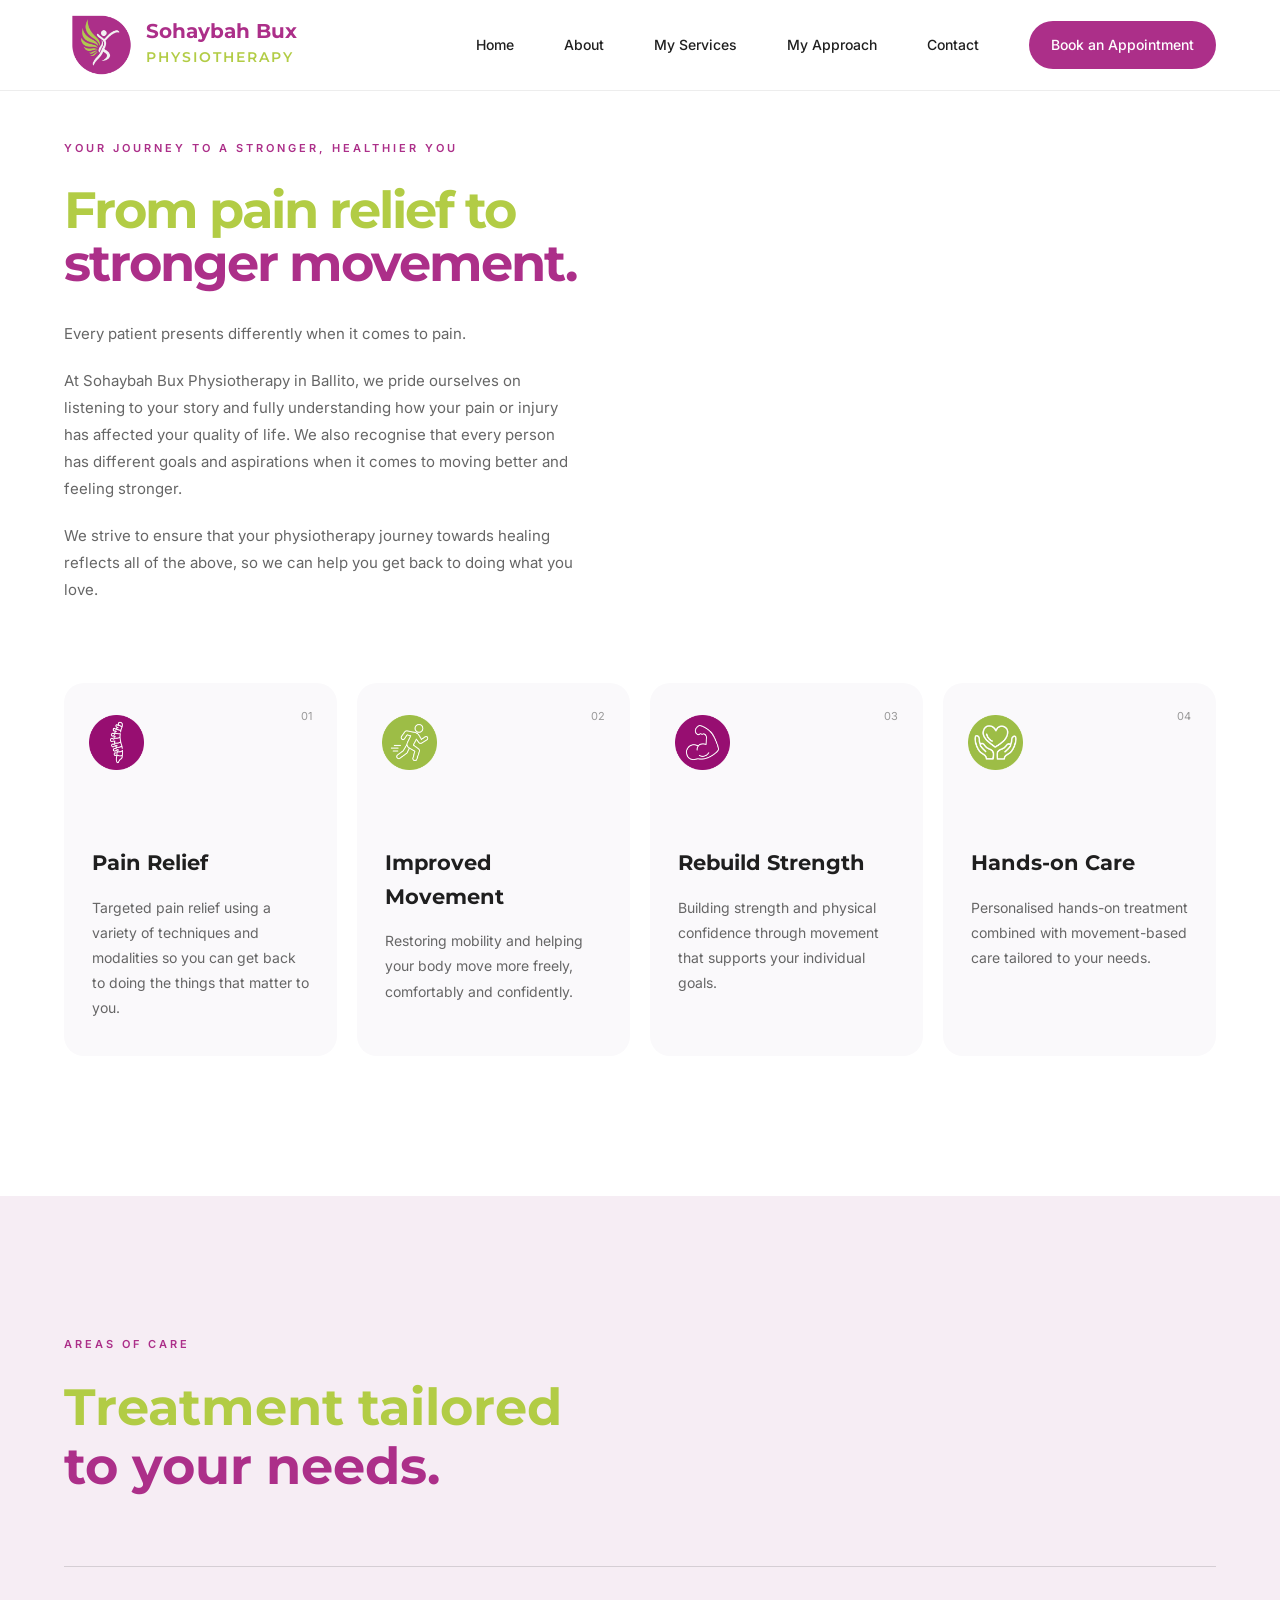
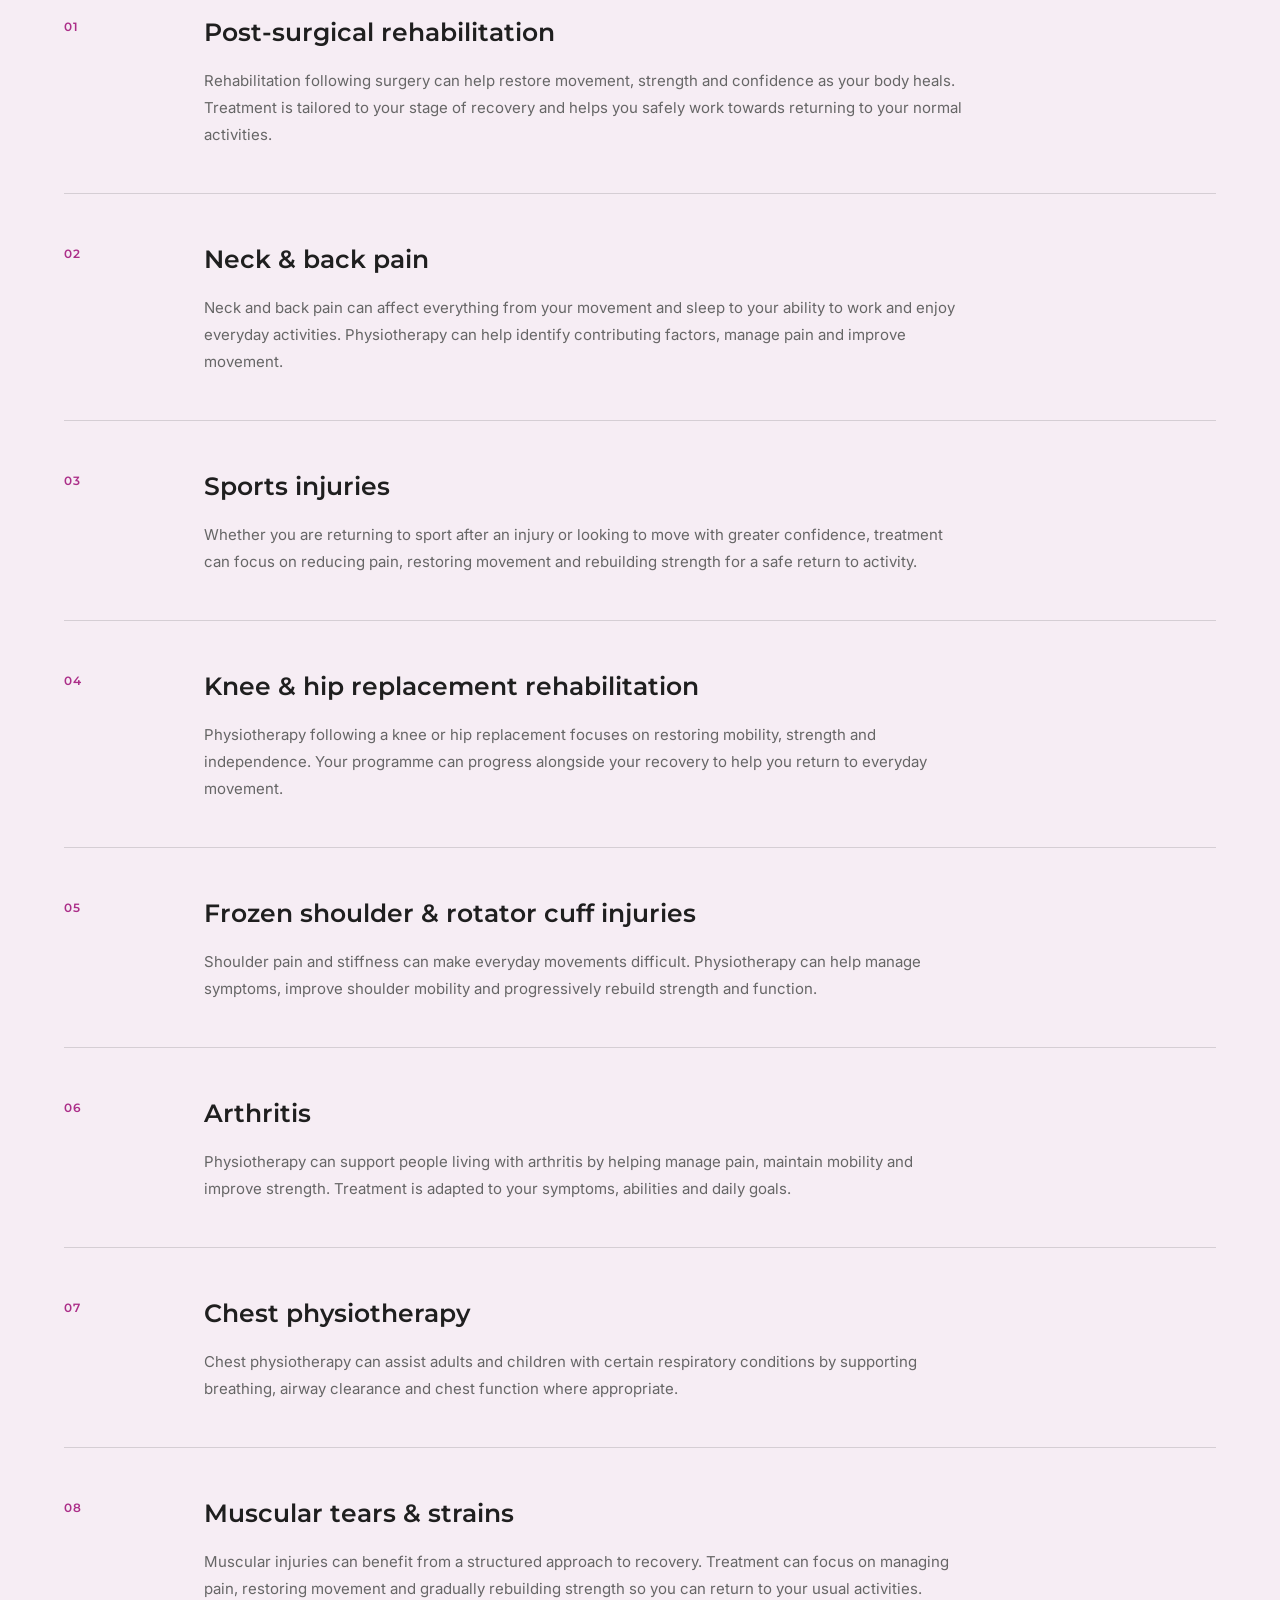
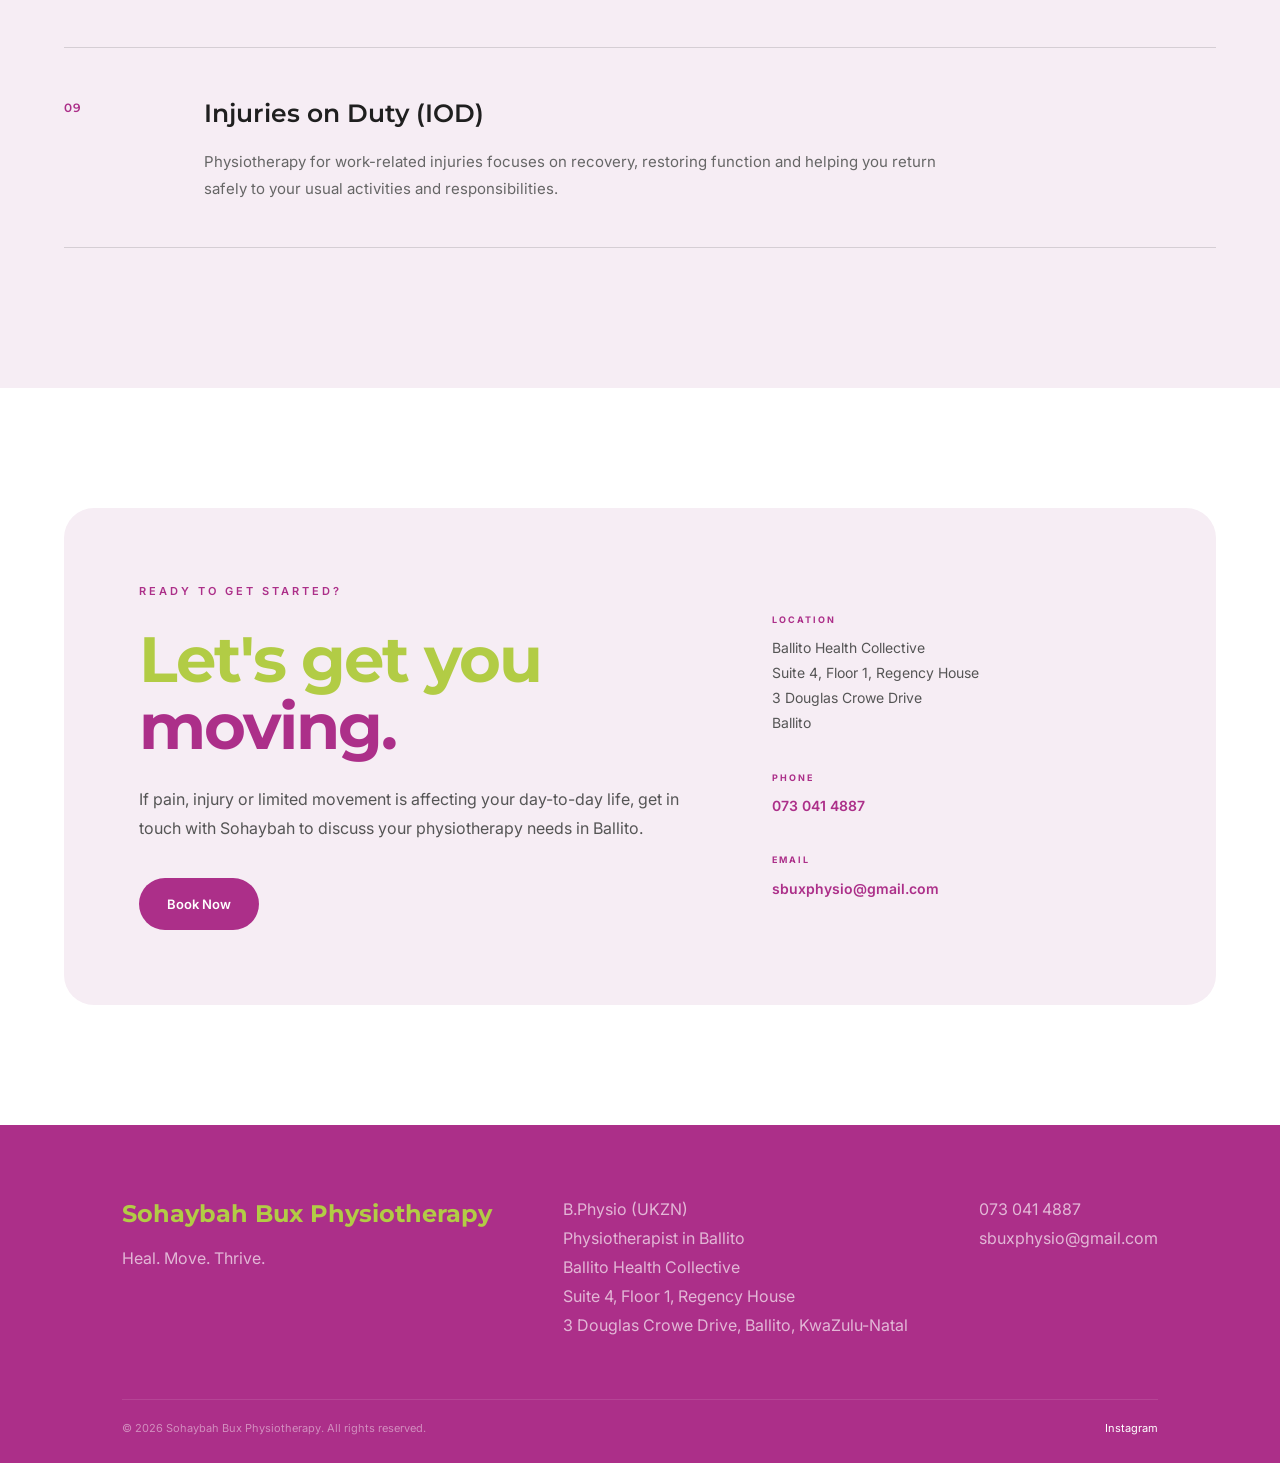
==== services.html @ c5166763 "Upload completed website project Added the completed responsive physiotherapy website developed from" ====
<!DOCTYPE html>
<html lang="en">

<head>

    <meta charset="UTF-8">

    <meta name="viewport" content="width=device-width, initial-scale=1.0">

    <title>Physiotherapy Services in Ballito | Sohaybah Bux Physiotherapy</title>
    <link rel="icon" type="image/png" href="images/favicon.png">

    <meta
        name="description"
        content="Explore physiotherapy services offered by Sohaybah Bux Physiotherapy in Ballito, including rehabilitation, pain management, sports injuries, chest physiotherapy and more."
    >

    <meta name="author" content="Sohaybah Bux Physiotherapy">

    <link
        rel="canonical"
        href="https://sohaybahbuxphysio.co.za/services.html"
    >

    <!-- Google Fonts -->

    <link rel="preconnect" href="https://fonts.googleapis.com">

    <link rel="preconnect" href="https://fonts.gstatic.com" crossorigin>

    <link
        href="https://fonts.googleapis.com/css2?family=Inter:wght@400;500;600;700&family=Montserrat:wght@400;500;600;700&display=swap"
        rel="stylesheet"
    >

    <!-- Main stylesheet -->

    <link rel="stylesheet" href="style.css">

</head>


<body>


<!-- =========================================
     NAVIGATION
========================================= -->

<header class="navbar">

    <div class="nav-container">

        <a href="index.html" class="logo">

            <img
                src="images/sohaybah-logo.png"
                alt="Sohaybah Bux Physiotherapy Logo"
            >

            <div class="logo-text">

                <span class="logo-name">
                    Sohaybah Bux
                </span>

                <span class="logo-subtitle">
                    PHYSIOTHERAPY
                </span>

            </div>

        </a>


        <nav class="nav-links">

            <a href="index.html">
                Home
            </a>

            <a href="index.html#about">
                About
            </a>

            <a href="services.html" class="active">
                My Services
            </a>

            <a href="index.html#approach">
                My Approach
            </a>

            <a href="index.html#contact">
                Contact
            </a>

            <a
                href="https://calendly.com/sbuxphysio/consultation"
                class="nav-button"
            >
                Book an Appointment
            </a>

        </nav>


        <button
            class="menu-toggle"
            aria-label="Open navigation"
        >

            <span></span>
            <span></span>
            <span></span>

        </button>

    </div>

</header>


<!-- =========================
         SERVICES
    ========================== -->

    <section class="services" id="services">

        <div class="section-container">

            <div class="section-heading">


                <div>

                    <p class="section-eyebrow">
                        YOUR JOURNEY TO A STRONGER, HEALTHIER YOU
                    </p>

                    <h2>
                        From pain relief to <br>
                        <span>stronger movement.</span>
                    </h2>

                   <div class="services-intro-text">
                        <p>Every patient presents differently when it comes to pain.</p>

                      <p>At Sohaybah Bux Physiotherapy in Ballito, we pride ourselves
                        on listening to your story and fully understanding how your
                        pain or injury has affected your quality of life. We also
                        recognise that every person has different goals and aspirations
                        when it comes to moving better and feeling stronger.</p>

                      <p >We strive to ensure that your physiotherapy journey towards
                        healing reflects all of the above, so we can help you get back
                        to doing what you love.</p>
                   </div>

                </div>

            </div>


            <div class="service-grid">

                <article class="service-card">

                    <span class="service-number">01</span>

                    <div class="service-icon">
                        <img src="images/spine-icon.png" alt="Pain Relief">
                    </div>

                    <h3>Pain Relief</h3>

                    <p>
                        Targeted pain relief using a variety of techniques and 
                        modalities so you can get back to doing the things that
                        matter to you.
                    </p>

                </article>


                <article class="service-card">

                    <span class="service-number">02</span>

                    <div class="service-icon">
                         <img src="images/movement-icon.png" alt="Improved Movement">
                    </div>

                    <h3>Improved Movement</h3>

                    <p>
                        Restoring mobility and helping your body move
                        more freely, comfortably and confidently.
                    </p>

                </article>


                <article class="service-card">

                    <span class="service-number">03</span>

                    <div class="service-icon">
                        <img src="images/strength-icon (1).png" alt="Rebuild Strength">
                    </div>

                    <h3>Rebuild Strength</h3>

                    <p>
                        Building strength and physical confidence through
                        movement that supports your individual goals.
                    </p>

                </article>


                <article class="service-card">

                    <span class="service-number">04</span>

                    <div class="service-icon">
                        <img src="images/hands-icon.png" alt="Hands-on Care">
                    </div>

                    <h3>Hands-on Care</h3>

                    <p>
                        Personalised hands-on treatment combined with
                        movement-based care tailored to your needs.
                    </p>

                </article>

            </div>

        </div>

    </section>


<!-- =========================================
     SERVICE AREAS
========================================= -->

<section class="service-areas">

    <div class="section-container">


        <div class="service-areas-heading">

            <p class="section-eyebrow">
                AREAS OF CARE
            </p>

            <h2>
                Treatment tailored <br>
                <span>to your needs.</span>
            </h2>

        </div>



        <div class="service-detail-list">


            <!-- 01 -->

            <article class="service-detail">

                <div class="service-detail-number">
                    01
                </div>

                <div class="service-detail-content">

                    <h3>
                        Post-surgical rehabilitation
                    </h3>

                    <p>
                        Rehabilitation following surgery can help restore
                        movement, strength and confidence as your body heals.
                        Treatment is tailored to your stage of recovery and
                        helps you safely work towards returning to your
                        normal activities.
                    </p>

                </div>

            </article>



            <!-- 02 -->

            <article class="service-detail">

                <div class="service-detail-number">
                    02
                </div>

                <div class="service-detail-content">

                    <h3>
                        Neck &amp; back pain
                    </h3>

                    <p>
                        Neck and back pain can affect everything from your
                        movement and sleep to your ability to work and enjoy
                        everyday activities. Physiotherapy can help identify
                        contributing factors, manage pain and improve movement.
                    </p>

                </div>

            </article>



            <!-- 03 -->

            <article class="service-detail">

                <div class="service-detail-number">
                    03
                </div>

                <div class="service-detail-content">

                    <h3>
                        Sports injuries
                    </h3>

                    <p>
                        Whether you are returning to sport after an injury
                        or looking to move with greater confidence, treatment
                        can focus on reducing pain, restoring movement and
                        rebuilding strength for a safe return to activity.
                    </p>

                </div>

            </article>



            <!-- 04 -->

            <article class="service-detail">

                <div class="service-detail-number">
                    04
                </div>

                <div class="service-detail-content">

                    <h3>
                        Knee &amp; hip replacement rehabilitation
                    </h3>

                    <p>
                        Physiotherapy following a knee or hip replacement
                        focuses on restoring mobility, strength and
                        independence. Your programme can progress alongside
                        your recovery to help you return to everyday movement.
                    </p>

                </div>

            </article>



            <!-- 05 -->

            <article class="service-detail">

                <div class="service-detail-number">
                    05
                </div>

                <div class="service-detail-content">

                    <h3>
                        Frozen shoulder &amp; rotator cuff injuries
                    </h3>

                    <p>
                        Shoulder pain and stiffness can make everyday
                        movements difficult. Physiotherapy can help manage
                        symptoms, improve shoulder mobility and progressively
                        rebuild strength and function.
                    </p>

                </div>

            </article>



            <!-- 06 -->

            <article class="service-detail">

                <div class="service-detail-number">
                    06
                </div>

                <div class="service-detail-content">

                    <h3>
                        Arthritis
                    </h3>

                    <p>
                        Physiotherapy can support people living with
                        arthritis by helping manage pain, maintain mobility
                        and improve strength. Treatment is adapted to your
                        symptoms, abilities and daily goals.
                    </p>

                </div>

            </article>



            <!-- 07 -->

            <article class="service-detail">

                <div class="service-detail-number">
                    07
                </div>

                <div class="service-detail-content">

                    <h3>
                        Chest physiotherapy
                    </h3>

                    <p>
                        Chest physiotherapy can assist adults and children
                        with certain respiratory conditions by supporting
                        breathing, airway clearance and chest function where
                        appropriate.
                    </p>

                </div>

            </article>



            <!-- 08 -->

            <article class="service-detail">

                <div class="service-detail-number">
                    08
                </div>

                <div class="service-detail-content">

                    <h3>
                        Muscular tears &amp; strains
                    </h3>

                    <p>
                        Muscular injuries can benefit from a structured
                        approach to recovery. Treatment can focus on managing
                        pain, restoring movement and gradually rebuilding
                        strength so you can return to your usual activities.
                    </p>

                </div>

            </article>



            <!-- 09 -->

            <article class="service-detail">

                <div class="service-detail-number">
                    09
                </div>

                <div class="service-detail-content">

                    <h3>
                        Injuries on Duty (IOD)
                    </h3>

                    <p>
                        Physiotherapy for work-related injuries focuses on
                        recovery, restoring function and helping you return
                        safely to your usual activities and responsibilities.
                    </p>

                </div>

            </article>


        </div>

    </div>

</section>

<!-- =========================================
     CTA
========================================= -->

<section class="contact services-cta">

    <div class="section-container">

        <div class="contact-card">

            <div class="contact-content">

                <p class="section-eyebrow">
                    READY TO GET STARTED?
                </p>

                <h2>
                    Let's get you
                    <span>moving.</span>
                </h2>

                <p>
                    If pain, injury or limited movement is affecting
                    your day-to-day life, get in touch with Sohaybah
                    to discuss your physiotherapy needs in Ballito.
                </p>

                <a
                    href="https://calendly.com/sbuxphysio/consultation"
                    class="contact-button"
                >
                    Book Now
                </a>

            </div>


            <div class="contact-details">

                <div>

                    <span>
                        LOCATION
                    </span>

                    <p>
                        Ballito Health Collective<br>
                        Suite 4, Floor 1, Regency House<br>
                        3 Douglas Crowe Drive<br>
                        Ballito
                    </p>

                </div>


                <div>

                    <span>
                        PHONE
                    </span>

                    <p>
                        <a href="tel:+27730414887">
                            073 041 4887
                        </a>
                    </p>

                </div>


                <div>

                    <span>
                        EMAIL
                    </span>

                    <p>
                        <a href="mailto:sbuxphysio@gmail.com">
                            sbuxphysio@gmail.com
                        </a>
                    </p>

                </div>

            </div>

        </div>

    </div>

</section>



<!-- =========================================
     FOOTER
========================================= -->

<footer>

    <div class="footer-container">


        <div>

            <h3>
                Sohaybah Bux Physiotherapy
            </h3>

            <p>
                Heal. Move. Thrive.
            </p>

        </div>


        <div>

            <p>
                B.Physio (UKZN)
            </p>

            <p>
                Physiotherapist in Ballito
            </p>

            <p>
                Ballito Health Collective<br>
                Suite 4, Floor 1, Regency House<br>
                3 Douglas Crowe Drive, Ballito, KwaZulu-Natal
            </p>

        </div>


        <div>

            <p>
                <a href="tel:+27730414887">
                    073 041 4887
                </a>
            </p>

            <p>
                <a href="mailto:sbuxphysio@gmail.com">
                    sbuxphysio@gmail.com
                </a>
            </p>

        </div>


    </div>


    <div class="footer-bottom">

        <p>
            © 2026 Sohaybah Bux Physiotherapy. All rights reserved.
        </p>

        <a
            href="https://www.instagram.com/sohaybahbuxphysio/"
            target="_blank"
            rel="noopener noreferrer"
            aria-label="Follow Sohaybah Bux Physiotherapy on Instagram"
        >
            Instagram
        </a>

    </div>

</footer>



<script src="script.js"></script>

</body>

</html>
---- style.css ----
@font-face {
font-family: "Brightwall";
src: url("fonts/Brightwall.otf") format("opentype");
font-weight: normal;
font-style: normal;
}

/* =========================================
BRAND VARIABLES
========================================= */

:root {
--purple: #ac2f89;
--pink: #e64ec9;
--green: #b2cc45;


--dark: #1f1f1f;
--white: #ffffff;

--light-bg: #faf9fb;
--soft-purple: #f6edf4;

--heading-font: "Montserrat", sans-serif;
--body-font: "Inter", sans-serif;
--display-font: "Brightwall", cursive;


}

/* =========================================
RESET
========================================= */

* {
  margin: 0;
  padding: 0;
  box-sizing: border-box;
  }

html {
scroll-behavior: smooth;
}

body {
font-family: var(--body-font);
color: var(--dark);
background: var(--white);
line-height: 1.6;
width: 100%;
max-width: 100%;
    overflow-x: hidden;
}

a {
text-decoration: none;
color: inherit;
}

button {
font-family: inherit;
}



/* =========================================
NAVIGATION
========================================= */

.navbar {
width: 100%;


background: rgba(255, 255, 255, 0.96);

position: fixed;
top: 0;
left: 0;

z-index: 1000;

border-bottom: 1px solid rgba(31, 31, 31, 0.08);

backdrop-filter: blur(12px);


}

.nav-container {
width: min(1200px, 90%);


margin: auto;

min-height: 90px;

display: flex;

align-items: center;
justify-content: space-between;


}

/* Logo */

.logo {
    display: flex;
    align-items: center;
    gap: 12px;
    text-decoration: none;
}

.logo img {
    width: 70px;
    height: 70px;
    object-fit: contain;
}

.logo-text {
    display: flex;
    flex-direction: column;
}

.logo-name {
    font-family: var(--heading-font);
    font-size: 20px;
    font-weight: 700;
    color: var(--purple);
    line-height: 1;
}

.logo-subtitle {
    font-family: var(--heading-font);
    font-size: 14px;
    font-weight: 600;
    letter-spacing: 2px;
    color: var(--green);
    margin-top: 5px;
}

/* Navigation */

.nav-links {
display: flex;


align-items: center;

gap: 50px;


}

.nav-links a {
font-size: 14px;

font-family: var(--body-font);

font-weight: 500;

transition: 0.3s ease;


}

.nav-links a:hover {
color: var(--purple);
}

/* Booking button */

.nav-button {
background: var(--purple);


color: var(--white) !important;

padding: 13px 22px;

border-radius: 30px;

transition: 0.3s ease;


}

.nav-button:hover {
background: var(--pink);


transform: translateY(-2px);


}

/* Mobile menu */

.menu-toggle {
display: none;


background: none;

border: none;

cursor: pointer;


}

.menu-toggle span {
display: block;


width: 25px;

height: 2px;

background: var(--dark);

margin: 5px 0;


}

/* =========================================
HERO
========================================= */

.hero {
min-height: 100vh;


padding: 150px 5% 80px;

display: grid;

grid-template-columns: 1fr 1fr;

align-items: center;

gap: 60px;

background:
    radial-gradient(
        circle at 90% 10%,
        rgba(230, 78, 201, 0.10),
        transparent 30%
    ),
    var(--white);

overflow: hidden;


}

.hero-content {
max-width: 600px;


margin-left: auto;


}

.hero-eyebrow,
.section-eyebrow {
font-size: 11px;


font-weight: 600;

letter-spacing: 3px;

color: var(--purple);

margin-bottom: 25px;


}

/* Brightwall motto */

.brand-motto {
font-family: var(--display-font);


font-size: clamp(65px, 7.5vw, 105px);

line-height: 1.50;

font-weight: normal;

letter-spacing: 1px;

color: var(--dark);

margin-bottom: 40px;


}


/* Hero subtitle */

.hero-subtitle {
font-family: var(--heading-font);


font-size: 23px;

font-weight: 600;

margin-bottom: 15px;


}

.hero-description {
max-width: 500px;


font-size: 16px;

color: #555;

line-height: 1.8;

margin-bottom: 35px;


}

/* =========================================
BUTTONS
========================================= */

.hero-buttons {
display: flex;


gap: 15px;

align-items: center;


}

.button {
display: inline-flex;


align-items: center;
justify-content: center;

padding: 15px 25px;

border-radius: 30px;

font-size: 13px;

font-weight: 600;

transition: 0.3s ease;


}

.button-primary {
background: var(--purple);


color: var(--white);


}

.button-primary:hover {
background: var(--pink);


transform: translateY(-3px);


}

.button-secondary {
border: 1px solid rgba(31, 31, 31, 0.25);
}

.button-secondary:hover {
border-color: var(--purple);


color: var(--purple);


}

/* =========================================
HERO VISUAL
========================================= */

.hero-visual {
height: 650px;


position: relative;

display: flex;

align-items: center;

justify-content: center;

transform: translateY(-100px);


}

.hero-subtitle .better {
    color: var(--purple);
}

.hero-subtitle .stronger {
    color: var(--green);
}

.hero-circle {
position: absolute;


width: 520px;

height: 520px;

border-radius: 50%;

background: var(--purple);


}

.hero-image-placeholder {
position: relative;


z-index: 2;

width: 390px;

height: 520px;

background: var(--dark);

border-radius: 200px 200px 25px 25px;

display: flex;

flex-direction: column;

align-items: center;

justify-content: center;

color: var(--white);

text-align: center;


}

.hero-image-placeholder span {
font-family: var(--heading-font);


font-size: 28px;

font-weight: 700;


}

.hero-image-placeholder small {
margin-top: 10px;


font-size: 11px;

letter-spacing: 2px;

opacity: 0.6;


}

.hero-image-placeholder img {
    width: 100%;
    height: 100%;
    object-fit: cover;
    border-radius: inherit;
    display: block;
}

.hero-accent {
position: absolute;


width: 80px;

height: 80px;

background: var(--green);

border-radius: 50%;

right: 5%;

bottom: 10%;


}

/* =========================================
GENERAL
========================================= */

.section-container {
width: min(1200px, 90%);


margin: auto;


}

/* =========================================
ABOUT
========================================= */

.intro {
padding: 130px 0;


background: var(--soft-purple);


}

.intro-label {
display: flex;


gap: 15px;

align-items: center;

font-size: 10px;

font-weight: 600;

letter-spacing: 2px;

color: #777;

margin-bottom: 70px;


}

.intro-label span:first-child {
color: var(--purple);
}

.intro-content {
display: grid;


grid-template-columns: 1fr 1fr;

gap: 100px;


}

.intro h2,
.section-heading h2,
.approach h2,
.journey h2,
.contact h2 {
font-family: var(--heading-font);
color: var(--green);

font-size: clamp(40px, 5vw, 65px);

line-height: 1.05;

letter-spacing: -2px;


}

.intro h2 span,
.section-heading h2 span,
.approach h2 span,
.journey h2 span,
.contact h2 span {
color: var(--purple);
}

.intro-text {
max-width: 500px;
}

.intro-text p {
margin-bottom: 25px;


font-size: 16px;

color: #555;

line-height: 1.9;


}

.text-link {
display: inline-block;


margin-top: 10px;

font-weight: 600;

color: var(--purple);

font-size: 14px;


}

/* =========================================
SERVICES
========================================= */

.services {
padding: 140px 0;


background: var(--white);


}



.section-heading {
display: grid;


grid-template-columns: 0.7fr 1.3fr;

gap: 80px;

margin-bottom: 80px;


}

.section-number {
display: flex;


flex-direction: column;

gap: 8px;

font-size: 10px;

font-weight: 600;

letter-spacing: 2px;

color: #777;


}

.section-number span:first-child {
color: var(--purple);


font-size: 12px;


}

.service-grid {
display: grid;


grid-template-columns: repeat(4, 1fr);

gap: 20px;


}

.service-card {
position: relative;


min-height: 330px;

padding: 35px 28px;

background: var(--light-bg);

border-radius: 20px;

transition: 0.35s ease;

overflow: hidden;


}

.service-card:hover {
transform: translateY(-8px);


background: var(--soft-purple);


}

.service-number {
position: absolute;


top: 25px;

right: 25px;

font-size: 11px;

color: #999;


}

.service-icon {
width: 48px;


height: 48px;

display: flex;

align-items: center;

justify-content: center;

border-radius: 50%;

background: var(--green);

font-size: 22px;

margin-bottom: 80px;


}

.service-icon img {
    width: 55px;
    height: 55px;
    object-fit: contain;
}

.service-card h3 {
font-family: var(--heading-font);


font-size: 21px;

margin-bottom: 15px;


}

.service-card p {
color: #666;


font-size: 14px;

line-height: 1.8;


}

/* =========================================
APPROACH
========================================= */

.approach {
padding: 140px 0;


background: var(--purple);

color: var(--white);


}

.approach-grid {
display: grid;


grid-template-columns: 0.8fr 1.2fr;

gap: 100px;


}

.approach .section-number {
color: rgba(255, 255, 255, 0.5);
}

.approach .section-number span:first-child {
color: var(--green);
}

.approach .section-eyebrow {
color: var(--white);


margin-top: 80px;


}

.approach h2 {
font-size: clamp(45px, 5.5vw, 72px);
}

.approach h2 span {
color: var(--green);
}

.approach-content {
max-width: 600px;
}

.approach-content .large-text {
font-family: var(--heading-font);



font-size: 25px;

line-height: 1.5;

color: var(--white);

margin-bottom: 25px;
text-transform: uppercase;
font-weight: 500;

}

.approach-content > p:not(.large-text) {
color: rgba(255, 255, 255, 0.65);


font-size: 16px;

line-height: 1.9;

margin-bottom: 25px;


}

.approach-points {
margin-top: 60px;


display: grid;

grid-template-columns: repeat(3, 1fr);

gap: 25px;


}

.approach-points div {
border-top: 1px solid rgba(255, 255, 255, 0.2);


padding-top: 20px;


}

.approach-points span {
display: block;


color: var(--green);

font-size: 11px;

margin-bottom: 15px;


}

.approach-points strong {
font-family: var(--heading-font);
color: var(--green);


display: block;

font-size: 18px;

margin-bottom: 10px;


}

.approach-points p {
color: rgba(255, 255, 255, 0.55);


font-size: 13px;

line-height: 1.7;


}



/* =========================================
CONTACT
========================================= */

.contact {
padding: 120px 0;


background: var(--white);


}

.contact-card {
background: var(--soft-purple);


border-radius: 30px;

padding: 75px;

display: grid;

grid-template-columns: 1.2fr 0.8fr;

gap: 80px;


}

.contact-content {
max-width: 600px;
}

.contact-content h2 {
margin-bottom: 25px;
}

.contact-content > p:not(.section-eyebrow) {
color: #555;


font-size: 16px;

line-height: 1.8;

margin-bottom: 35px;


}

.contact-button {
display: inline-flex;


align-items: center;

justify-content: center;

background: var(--purple);

color: var(--white);

padding: 16px 28px;

border-radius: 30px;

font-size: 13px;

font-weight: 600;

transition: 0.3s ease;


}

.contact-button:hover {
background: var(--pink);


transform: translateY(-3px);


}

.contact-details {
display: flex;


flex-direction: column;

justify-content: center;

gap: 35px;


}

.contact-details span {
display: block;


font-size: 9px;

font-weight: 700;

letter-spacing: 2px;

color: var(--purple);

margin-bottom: 8px;


}

.contact-details p {
font-size: 14px;


line-height: 1.8;

color: #555;


}

.contact-details a {
color: var(--purple);


font-weight: 600;


}

/* =========================================
FOOTER
========================================= */

footer {
background: var(--purple);


color: var(--white);

padding: 70px 5% 25px;


}

.footer-container {
width: min(1200px, 90%);


margin: auto;

display: flex;

justify-content: space-between;

gap: 50px;


}

.footer-container h3 {
font-family: var(--heading-font);

color: var(--green);
font-size: 24px;

margin-bottom: 10px;


}

.footer-container p {
color: rgba(255, 255, 255, 0.65);


font-size: 16px;

line-height: 1.8;


}

.footer-bottom {
width: min(1200px, 90%);


margin: 60px auto 0;

padding-top: 20px;

border-top: 1px solid rgba(255, 255, 255, 0.1);

display: flex;

justify-content: space-between;

font-size: 11px;


}

.footer-bottom p {
color: rgba(255, 255, 255, 0.45);
}

.footer-bottom a {
color: var(--white);
}


/* =========================================
   SERVICES PAGE
========================================= */

.services .section-heading h2 {
    font-family: var(--heading-font);
    font-size: clamp(38px, 4vw, 58px);
    line-height: 1.05;
    letter-spacing: -2px;
    color: var(--green);
    white-space: nowrap;
}

.services .section-heading h2 span {
    font-family: var(--heading-font);
    color: var(--purple);
    display: inline;
    font-size: clamp(38px, 4vw, 58px);
}

.services-intro-text {
    max-width: 750px;
    margin-top: 30px;
    color: #666;
    font-size: 15px;
    line-height: 1.8;
}

.services-intro-text p {
    margin-bottom: 20px;
}

.services-intro-text p:last-child {
    margin-bottom: 0;
}

/* =========================================
   SERVICE AREAS
========================================= */

.service-areas {
    padding: 140px 0;
    background: var(--soft-purple);
}

.service-areas-heading {
    max-width: 700px;
    margin-bottom: 70px;
}

.service-areas-heading h2 {
    font-family: var(--heading-font);
    font-size: clamp(38px, 4vw, 58px);
    line-height: 1.15;
    font-weight: 700;
    color: var(--green);
}

.service-areas-heading h2 span {
    color: var(--purple);
}


/* Service detail list */

.service-detail-list {
    border-top: 1px solid rgba(31, 31, 31, 0.15);
}

.service-detail {
    display: grid;
    grid-template-columns: 90px 1fr;
    gap: 50px;
    padding: 45px 0;
    border-bottom: 1px solid rgba(31, 31, 31, 0.15);
    transition: 0.3s ease;
}

.service-detail-number {
    font-family: var(--heading-font);
    font-size: 12px;
    font-weight: 600;
    letter-spacing: 1px;
    color: var(--purple);
    padding-top: 5px;
}

.service-detail-content {
    max-width: 850px;
}

.services .section-eyebrow {
    white-space: nowrap;
}

.service-detail-content h3 {
    font-family: var(--heading-font);
    font-size: 25px;
    font-weight: 600;
    color: var(--dark);
    margin-bottom: 15px;
}

.service-detail-content p {
    max-width: 760px;
    color: #666;
    font-size: 15px;
    line-height: 1.8;
    margin: 0;
}

.service-detail:hover {
    padding-left: 10px;
}

.service-detail:hover h3 {
    color: var(--purple);
}


/* =========================================
   SERVICES PILLARS
========================================= */

.services-pillars {
    padding: 140px 0;
    background: var(--light-bg);
}


/* =========================================
   SERVICES CTA
========================================= */

.services-cta {
    padding: 120px 0;
}



/* =========================================
   HOMEPAGE SERVICE BLOCKS
========================================= */

.service-list {
    display: grid;
    grid-template-columns: repeat(3, 1fr);
    gap: 12px;
    margin-top: 35px;
}

.service-list-item {
    display: flex;
    align-items: flex-start;
    gap: 12px;
    padding: 18px 16px;
    background: var(--light-bg);
    border-radius: 12px;
    transition: 0.3s ease;
}

.service-list-item span {
    flex-shrink: 0;
    font-family: var(--heading-font);
    font-size: 10px;
    font-weight: 600;
    letter-spacing: 1px;
    color: var(--purple);
    padding-top: 2px;
}

.service-list-item p {
    margin: 0;
    font-size: 13px;
    line-height: 1.45;
    color: var(--dark);
}

.service-list-item:hover {
    background: var(--soft-purple);
    transform: translateY(-3px);
}

.intro-text .text-link {
    display: inline-block;
    margin-top: 25px;
}


/* TABLET */

@media (max-width: 900px) {
    .service-list {
        grid-template-columns: repeat(2, 1fr);
    }
}


/* =========================================
   RESPONSIVE
========================================= */

/* =========================================
   TABLET
========================================= */

@media (max-width: 1000px) {

    .nav-links {
        gap: 18px;
    }

    .service-grid {
        grid-template-columns: repeat(2, 1fr);
    }

    .section-heading {
        grid-template-columns: 1fr;
        gap: 30px;
    }

    .approach-grid {
        grid-template-columns: 1fr;
        gap: 60px;
    }

    .approach .section-eyebrow {
        margin-top: 50px;
    }

    .contact-card {
        grid-template-columns: 1fr;
    }

    /* SERVICES PAGE */

    .services-hero {
        padding: 110px 0 85px;
    }

    .services-hero-grid {
        grid-template-columns: 1fr;
        gap: 35px;
    }

    .services-hero-content {
        max-width: 750px;
    }

    .services-hero-content h1 {
        font-size: clamp(45px, 8vw, 65px);
        line-height: 1.08;
    }

    .services-hero-text {
        max-width: 650px;
    }

    .services-pillars {
        padding: 100px 0;
    }

    .services-pillars .service-grid {
        grid-template-columns: repeat(2, 1fr);
        gap: 18px;
    }

    .services-pillars .service-card {
        min-height: 280px;
    }

    .service-areas {
        padding: 100px 0;
    }

    .service-areas-heading {
        margin-bottom: 55px;
    }

    .service-detail {
        grid-template-columns: 60px 1fr;
        gap: 30px;
        padding: 40px 0;
    }

    .service-detail-content {
        max-width: 750px;
    }

    .services-cta {
        padding: 100px 0;
    }

}


/* =========================================
   MOBILE
========================================= */

@media (max-width: 900px) {

    /* NAVIGATION */

    .nav-links {
        position: absolute;
        top: 90px;
        left: 0;
        width: 100%;
        background: var(--white);
        padding: 25px 5% 30px;
        display: none;
        flex-direction: column;
        align-items: flex-start;
        gap: 20px;
        border-bottom: 1px solid rgba(31, 31, 31, 0.08);
        z-index: 999;
    }

    .nav-links.active {
        display: flex;
    }

    .menu-toggle {
        display: block;
    }


    /* HOMEPAGE HERO */

    .hero {
        grid-template-columns: 1fr;
        padding-top: 130px;
    }

    .hero-content {
        margin: 0 auto;
        text-align: center;
        max-width: 700px;
    }

    .hero-description {
        margin-left: auto;
        margin-right: auto;
    }

    .hero-buttons {
        justify-content: center;
    }

    .hero-visual {
        height: 550px;
    }


    /* HOMEPAGE INTRO */

    .intro-content {
        grid-template-columns: 1fr;
        gap: 50px;
    }

    .journey-grid {
        grid-template-columns: 1fr;
    }


    /* HOMEPAGE SERVICE BLOCKS */

    .service-list {
        grid-template-columns: repeat(2, 1fr);
    }

}


/* =========================================
   SMALL MOBILE
========================================= */

@media (max-width: 600px) {

    /* NAVIGATION */

    .nav-container {
        min-height: 75px;
    }

    .nav-links {
        top: 75px;
    }

    .menu-toggle {
        display: block;
        position: relative;
        z-index: 1001;
    }


    /* HOMEPAGE HERO */

    .hero {
        padding: 110px 6% 60px;
    }

    .brand-motto {
        font-size: 70px;
        letter-spacing: 0;
    }

    .hero-subtitle {
        font-size: 20px;
    }

    .hero-description {
        font-size: 14px;
    }

    .hero-buttons {
        flex-direction: column;
    }

    .button {
        width: 100%;
    }

    .hero-circle {
        width: 350px;
        height: 350px;
    }

    .hero-image-placeholder {
        width: 270px;
        height: 390px;
    }

    .hero-visual {
        height: 450px;
        transform: translateY(20px);
    }


    /* HOMEPAGE SECTIONS */

    .intro,
    .services,
    .approach,
    .journey {
        padding: 90px 0;
    }


    /* HOMEPAGE SERVICE BLOCKS */

    .service-list {
        grid-template-columns: 1fr;
        gap: 10px;
    }

    .service-list-item {
        padding: 16px;
    }


    /* TREATMENT APPROACH */

    .service-grid {
        grid-template-columns: 1fr;
    }

    .service-card {
        min-height: auto;
    }

    .service-icon {
        margin-bottom: 50px;
    }

    .approach-points {
        grid-template-columns: 1fr;
        gap: 35px;
    }


    /* CONTACT */

    .contact {
        padding: 70px 0;
    }

    .contact-card {
        padding: 40px 25px;
        border-radius: 20px;
    }


    /* FOOTER */

    .footer-container {
        flex-direction: column;
    }

    .footer-bottom {
        flex-direction: column;
        gap: 15px;
    }


   @media (max-width: 600px) {

    /* =========================================
       SERVICES PAGE — MOBILE
    ========================================= */

    .services,
    .service-areas,
    .services-cta {
        width: 100%;
        overflow: hidden;
    }

    .services .section-container,
    .service-areas .section-container,
    .services-cta .section-container {
        width: 88%;
        max-width: 100%;
        margin-left: auto;
        margin-right: auto;
    }

    /* SERVICES HEADING */

    .services .section-heading {
        display: block;
        width: 100%;
        max-width: 100%;
        margin-bottom: 45px;
    }

    .services .section-heading h2 {
        width: 100%;
        max-width: 100%;
        white-space: normal;
        font-size: 38px;
        line-height: 1.1;
        letter-spacing: -1px;
        overflow-wrap: break-word;
    }

    .services .section-heading h2 span {
        display: inline;
        font-size: inherit;
        white-space: normal;
    }

    .services .section-eyebrow {
        white-space: normal;
        font-size: 10px;
        line-height: 1.5;
        letter-spacing: 2px;
    }

    /* INTRO TEXT */

    .services-intro-text {
        width: 100%;
        max-width: 100%;
        margin-top: 25px;
        font-size: 14px;
        line-height: 1.75;
        overflow-wrap: break-word;
    }

    .services-intro-text p {
        margin-bottom: 18px;
    }

    /* TREATMENT APPROACH CARDS */

    .services .service-grid {
        width: 100%;
        max-width: 100%;
        grid-template-columns: 1fr;
        gap: 12px;
    }

    .services .service-card {
        width: 100%;
        max-width: 100%;
        min-width: 0;
        min-height: auto;
        padding: 30px 22px;
        text-align: center;
    }

    .services .service-card h3 {
        font-size: 20px;
        line-height: 1.3;
        margin-bottom: 10px;
    }

    .services .service-card p {
        font-size: 14px;
        line-height: 1.7;
        overflow-wrap: break-word;
    }

    .services .service-icon {
        margin: 0 auto 30px;
    }

    .services .service-icon img {
        max-width: 100%;
        height: auto;
    }

    /* =========================================
       AREAS OF CARE
    ========================================= */

    .service-areas {
        padding: 75px 0;
    }

    .service-areas-heading {
        width: 100%;
        max-width: 100%;
        margin-bottom: 40px;
    }

    .service-areas-heading h2 {
        width: 100%;
        max-width: 100%;
        font-size: 36px;
        line-height: 1.1;
        letter-spacing: -1px;
        overflow-wrap: break-word;
    }

    .service-detail-list {
        width: 100%;
        max-width: 100%;
    }

    .service-detail {
        width: 100%;
        max-width: 100%;
        min-width: 0;
        grid-template-columns: 1fr;
        gap: 8px;
        padding: 28px 0;
    }

    .service-detail-number {
        font-size: 10px;
        padding-top: 0;
    }

    .service-detail-content {
        width: 100%;
        max-width: 100%;
        min-width: 0;
    }

    .service-detail-content h3 {
        font-size: 20px;
        line-height: 1.3;
        margin-bottom: 10px;
        overflow-wrap: break-word;
    }

    .service-detail-content p {
        width: 100%;
        max-width: 100%;
        font-size: 14px;
        line-height: 1.7;
        overflow-wrap: break-word;
    }

    /* =========================================
       CTA
    ========================================= */

    .services-cta {
        padding: 75px 0;
    }

    .services-cta .contact-card {
        width: 100%;
        max-width: 100%;
        padding: 40px 25px;
    }

    .services-cta .contact-content,
    .services-cta .contact-details {
        width: 100%;
        max-width: 100%;
        min-width: 0;
    }

    .services-cta .contact-content p,
    .services-cta .contact-details p {
        overflow-wrap: break-word;
    }

    .services-cta .contact-details a {
        overflow-wrap: anywhere;
    }

}

}


/* =========================================
   VERY SMALL PHONES
========================================= */

@media (max-width: 380px) {

    .logo img {
        width: 58px;
        height: 58px;
    }

    .logo-name {
        font-size: 17px;
    }

    .logo-subtitle {
        font-size: 11px;
        letter-spacing: 1.5px;
    }

    .hero {
        padding-left: 5%;
        padding-right: 5%;
    }

    .brand-motto {
        font-size: 62px;
    }

    .hero-circle {
        width: 300px;
        height: 300px;
    }

    .hero-image-placeholder {
        width: 235px;
        height: 350px;
    }

    .hero-visual {
        height: 410px;
    }

    .services-hero-content h1 {
        font-size: 38px;
    }

    .services-pillars .section-heading h2 {
        font-size: 34px;
    }

    .service-areas-heading h2 {
        font-size: 33px;
    }

}
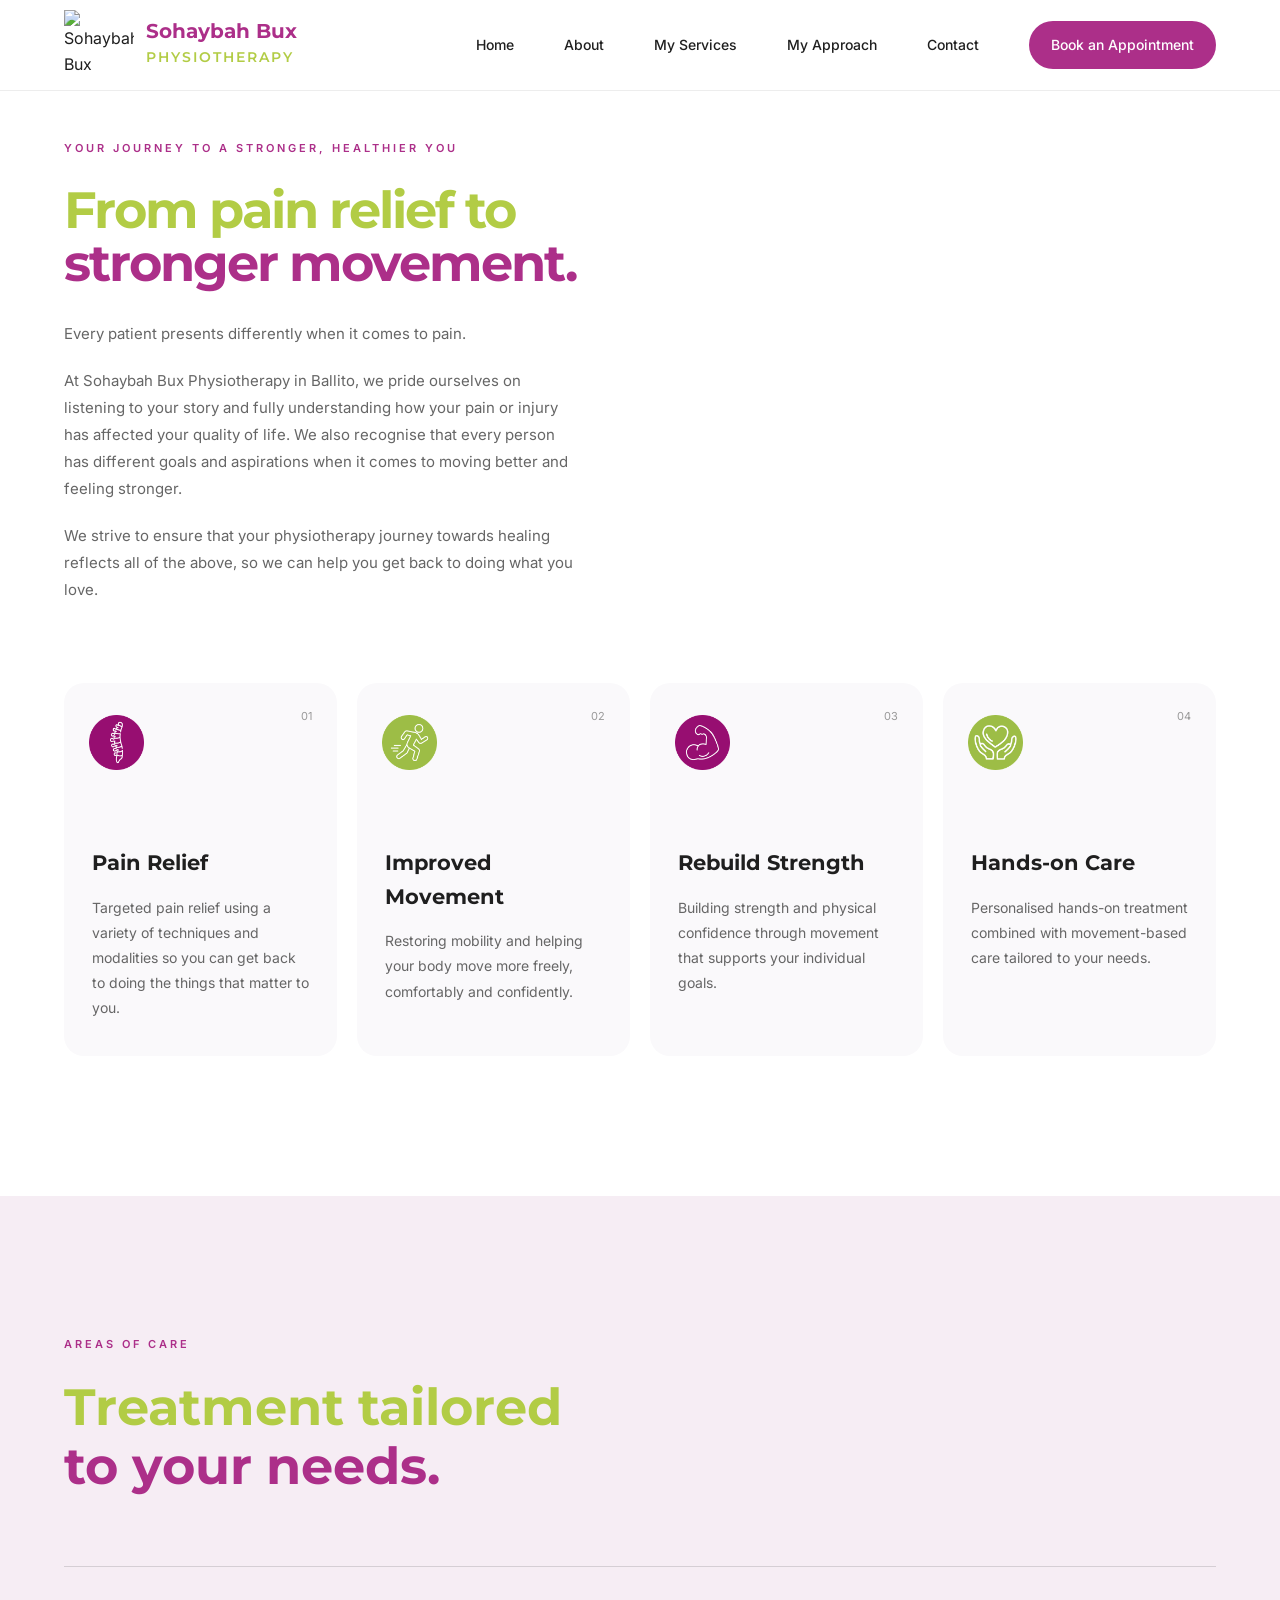
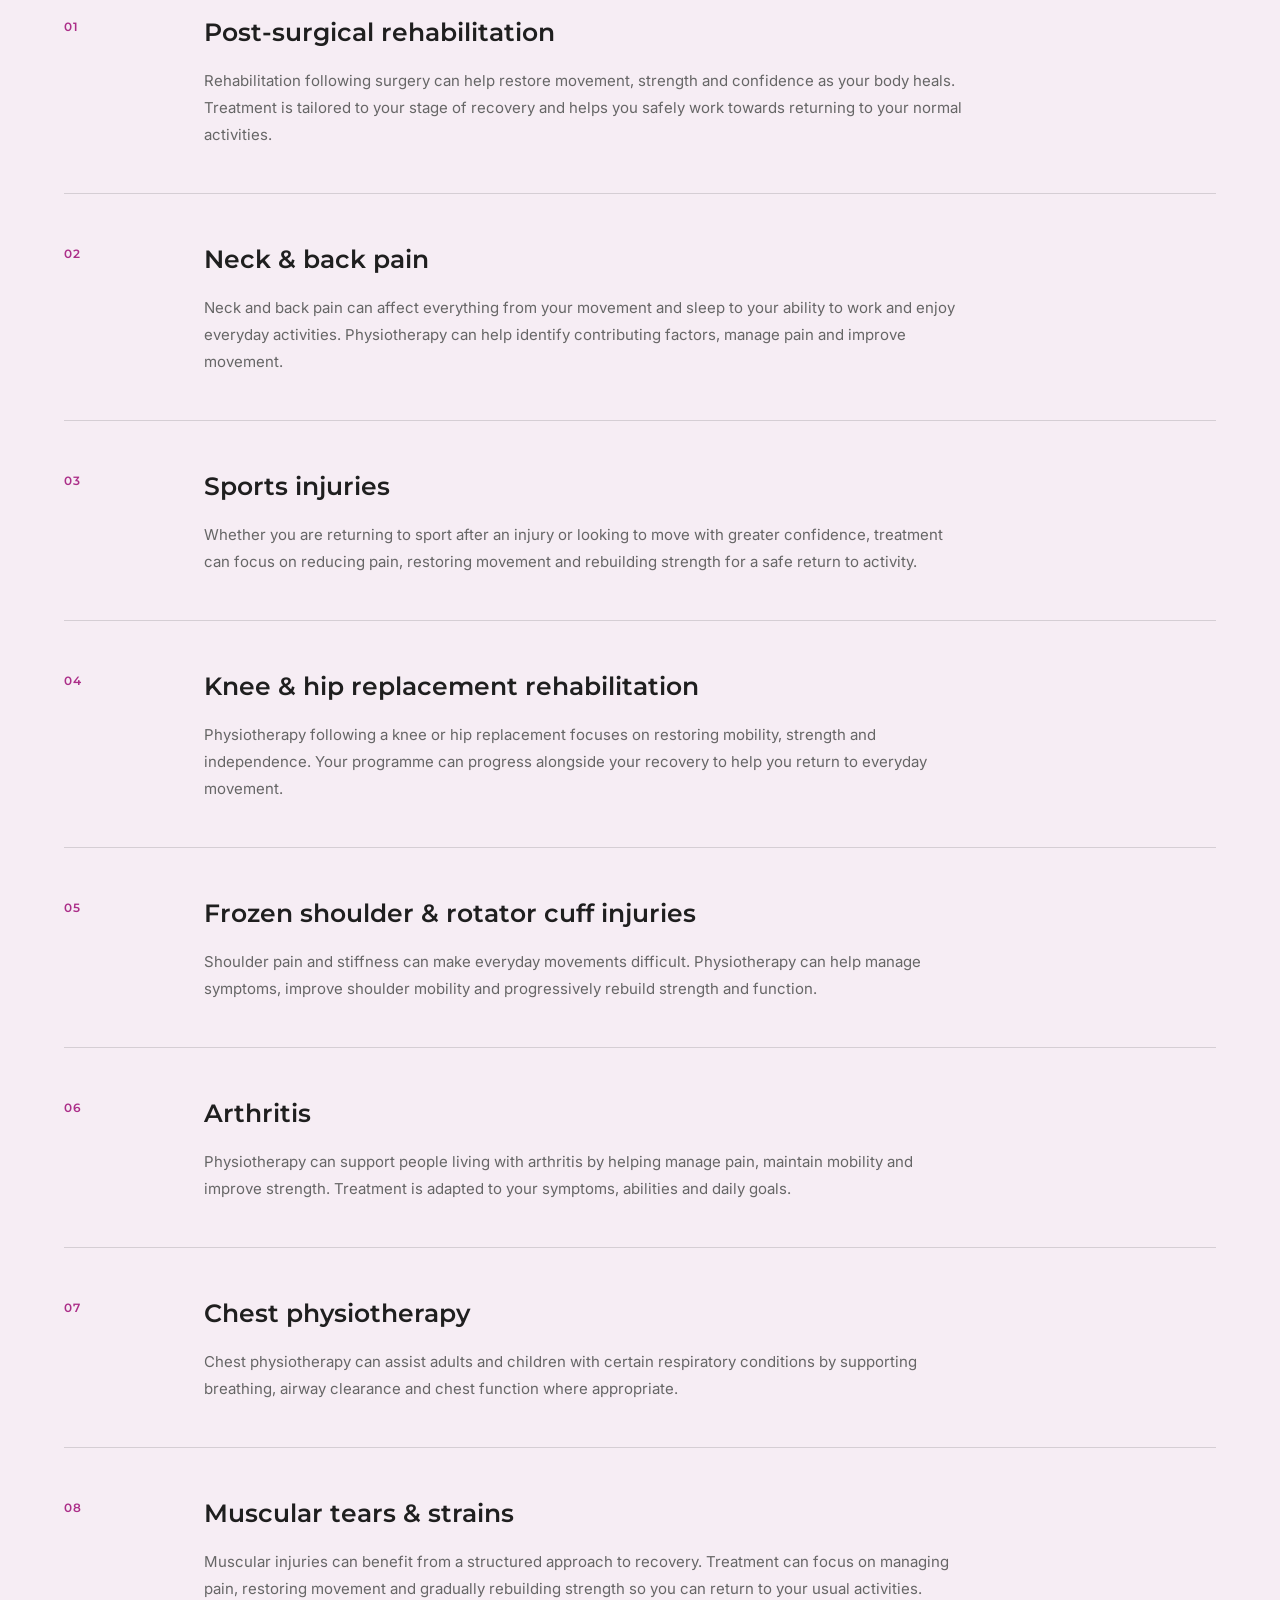
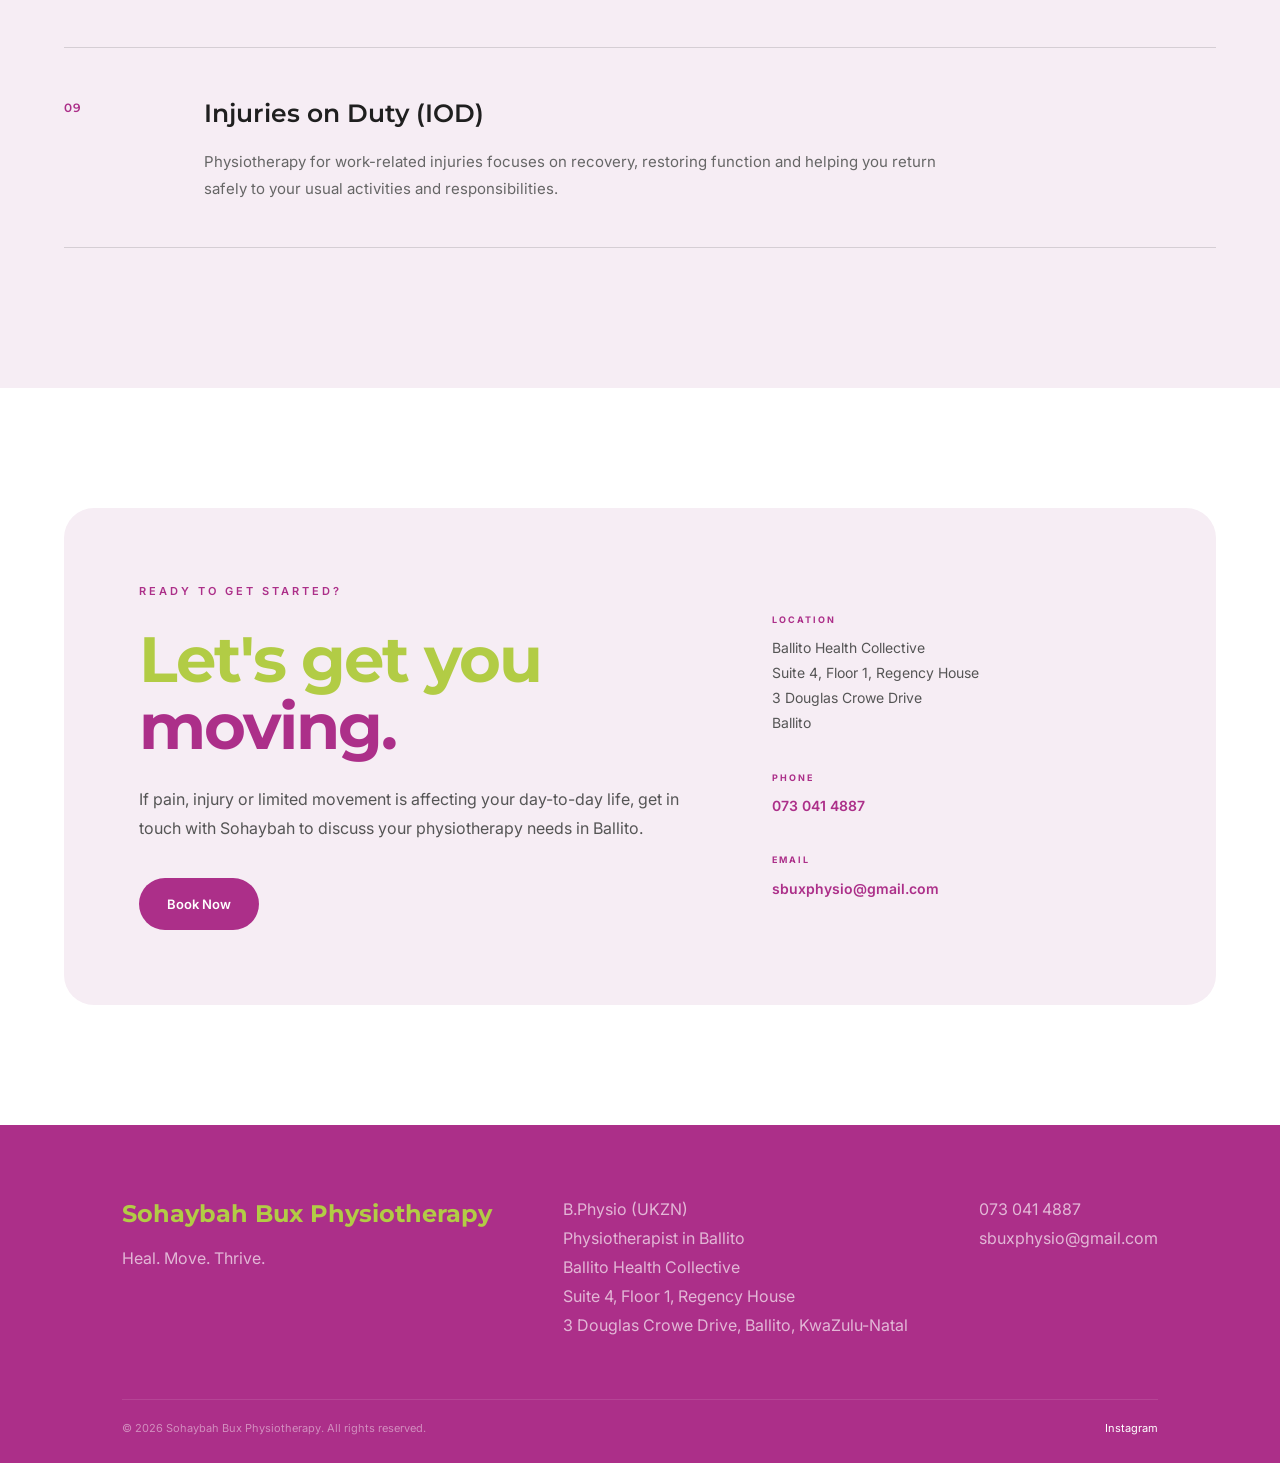
==== commit 9471250a: "Optimised Loading for mobile" ====
--- a/services.html
+++ b/services.html
@@ -9,6 +9,7 @@
 
     <title>Physiotherapy Services in Ballito | Sohaybah Bux Physiotherapy</title>
     <link rel="icon" type="image/png" href="images/favicon.png">
+
 
     <meta
         name="description"
@@ -54,7 +55,7 @@
         <a href="index.html" class="logo">
 
             <img
-                src="images/sohaybah-logo.png"
+                src="images/sohaybah-logo.webp"
                 alt="Sohaybah Bux Physiotherapy Logo"
             >
 
--- a/style.css
+++ b/style.css
@@ -3,6 +3,7 @@
 src: url("fonts/Brightwall.otf") format("opentype");
 font-weight: normal;
 font-style: normal;
+font-display: swap;
 }
 
 /* =========================================
